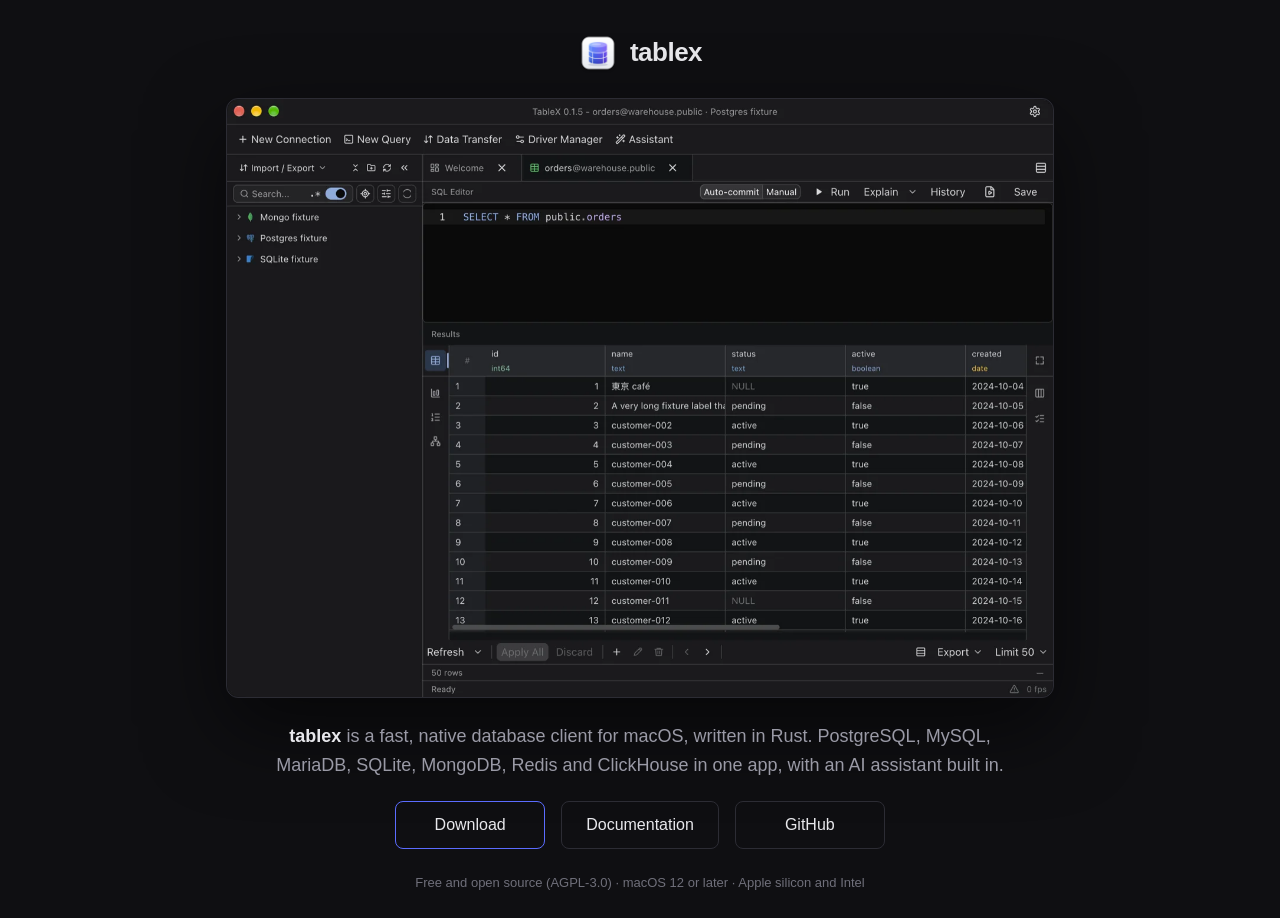
==== index.html @ fa332a9b "site: add the landing page and the first docs" ====
<!doctype html>
<html lang="en">
<head>
<meta charset="utf-8">
<meta name="viewport" content="width=device-width, initial-scale=1">
<title>tablex — a fast, native database client for macOS</title>
<meta name="description" content="tablex is a fast, native database client for macOS written in Rust. PostgreSQL, MySQL, MariaDB, SQLite, MongoDB, Redis and ClickHouse in one app, with an AI assistant. Free and open source.">
<meta name="color-scheme" content="dark">
<meta name="theme-color" content="#0f0f12">
<link rel="icon" type="image/png" href="assets/favicon.png">
<link rel="apple-touch-icon" href="assets/apple-touch-icon.png">
<meta property="og:type" content="website">
<meta property="og:site_name" content="tablex">
<meta property="og:title" content="tablex — a fast, native database client for macOS">
<meta property="og:description" content="PostgreSQL, MySQL, MariaDB, SQLite, MongoDB, Redis and ClickHouse in one native app. Written in Rust. Free and open source.">
<link rel="canonical" href="https://tablex-org.github.io/">
<meta property="og:url" content="https://tablex-org.github.io/">
<meta property="og:image" content="https://tablex-org.github.io/assets/og.png">
<meta property="og:image:width" content="1280">
<meta property="og:image:height" content="640">
<meta name="twitter:card" content="summary_large_image">
<script type="application/ld+json">
{
  "@context": "https://schema.org",
  "@type": "SoftwareApplication",
  "name": "tablex",
  "description": "A fast, native database client for macOS written in Rust. PostgreSQL, MySQL, MariaDB, SQLite, MongoDB, Redis and ClickHouse in one app, with an AI assistant.",
  "applicationCategory": "DeveloperApplication",
  "operatingSystem": "macOS 12 or later",
  "license": "https://www.gnu.org/licenses/agpl-3.0.html",
  "offers": { "@type": "Offer", "price": "0", "priceCurrency": "USD" },
  "downloadUrl": "https://github.com/tablex-org/tablex/releases/latest",
  "codeRepository": "https://github.com/tablex-org/tablex"
}
</script>
<style>
  :root {
    --bg: #0f0f12;
    --text: #e8e8ec;
    --muted: #9a9aa6;
    --line: #2c2c34;
    --accent: #5b6cff;
  }
  * { box-sizing: border-box; }
  html, body { margin: 0; }
  body {
    min-height: 100vh;
    background: var(--bg);
    color: var(--text);
    font: 16px/1.6 -apple-system, BlinkMacSystemFont, "Inter", "Segoe UI", Roboto, sans-serif;
    -webkit-font-smoothing: antialiased;
    display: flex;
    flex-direction: column;
    align-items: center;
    justify-content: center;
    padding: 32px 16px 24px;
  }
  main {
    width: 100%;
    max-width: 980px;
    display: flex;
    flex-direction: column;
    align-items: center;
    text-align: center;
  }
  .brand {
    display: flex;
    align-items: center;
    gap: 12px;
    margin: 0 0 24px;
    font-size: 26px;
    font-weight: 700;
    letter-spacing: -0.02em;
  }
  .brand img { width: 40px; height: 40px; }
  .shot {
    /* The whole page fits one screen, as on a laptop: the window shrinks with the height. */
    width: min(100%, max(320px, calc((100vh - 300px) * 1.38)));
    border: 1px solid var(--line);
    border-radius: 12px;
    overflow: hidden;
    box-shadow: 0 30px 80px rgba(0, 0, 0, 0.55);
    background: #16161a;
  }
  .shot img { display: block; width: 100%; height: auto; }
  h1 {
    margin: 24px 0 0;
    max-width: 760px;
    font-size: 18px;
    font-weight: 400;
    color: var(--muted);
  }
  h1 strong { color: var(--text); font-weight: 600; }
  .actions {
    display: flex;
    flex-wrap: wrap;
    justify-content: center;
    gap: 16px;
    margin-top: 22px;
  }
  .btn {
    min-width: 150px;
    padding: 10px 24px;
    border: 1px solid var(--line);
    border-radius: 8px;
    color: var(--text);
    text-decoration: none;
    font-size: 16px;
    transition: border-color .15s, background .15s;
  }
  .btn:hover { border-color: #4a4a56; background: #18181d; }
  .btn.primary { border-color: var(--accent); }
  .btn.primary:hover { background: rgba(91, 108, 255, 0.12); }
  .btn:focus-visible { outline: 2px solid var(--accent); outline-offset: 2px; }
  footer {
    margin-top: 24px;
    font-size: 13px;
    color: #6f6f7a;
  }
  footer a { color: inherit; }
  @media (max-width: 600px) {
    .brand { font-size: 24px; }
    h1 { font-size: 16px; }
    .btn { min-width: 0; flex: 1; }
  }
</style>
</head>
<body>
<main>
  <div class="brand"><img src="assets/apple-touch-icon.png" alt="" width="44" height="44">tablex</div>
  <div class="shot">
    <img src="assets/app.webp" width="1400" height="1014" alt="tablex showing a PostgreSQL table in its result grid, with the connection tree on the left and the SQL editor above">
  </div>
  <h1><strong>tablex</strong> is a fast, native database client for macOS, written in Rust. PostgreSQL, MySQL, MariaDB, SQLite, MongoDB, Redis and ClickHouse in one app, with an AI assistant built in.</h1>
  <div class="actions">
    <a class="btn primary" href="https://github.com/tablex-org/tablex/releases/latest">Download</a>
    <a class="btn" href="docs/">Documentation</a>
    <a class="btn" href="https://github.com/tablex-org/tablex">GitHub</a>
  </div>
  <footer>Free and open source (AGPL-3.0) · macOS 12 or later · Apple silicon and Intel</footer>
</main>
</body>
</html>
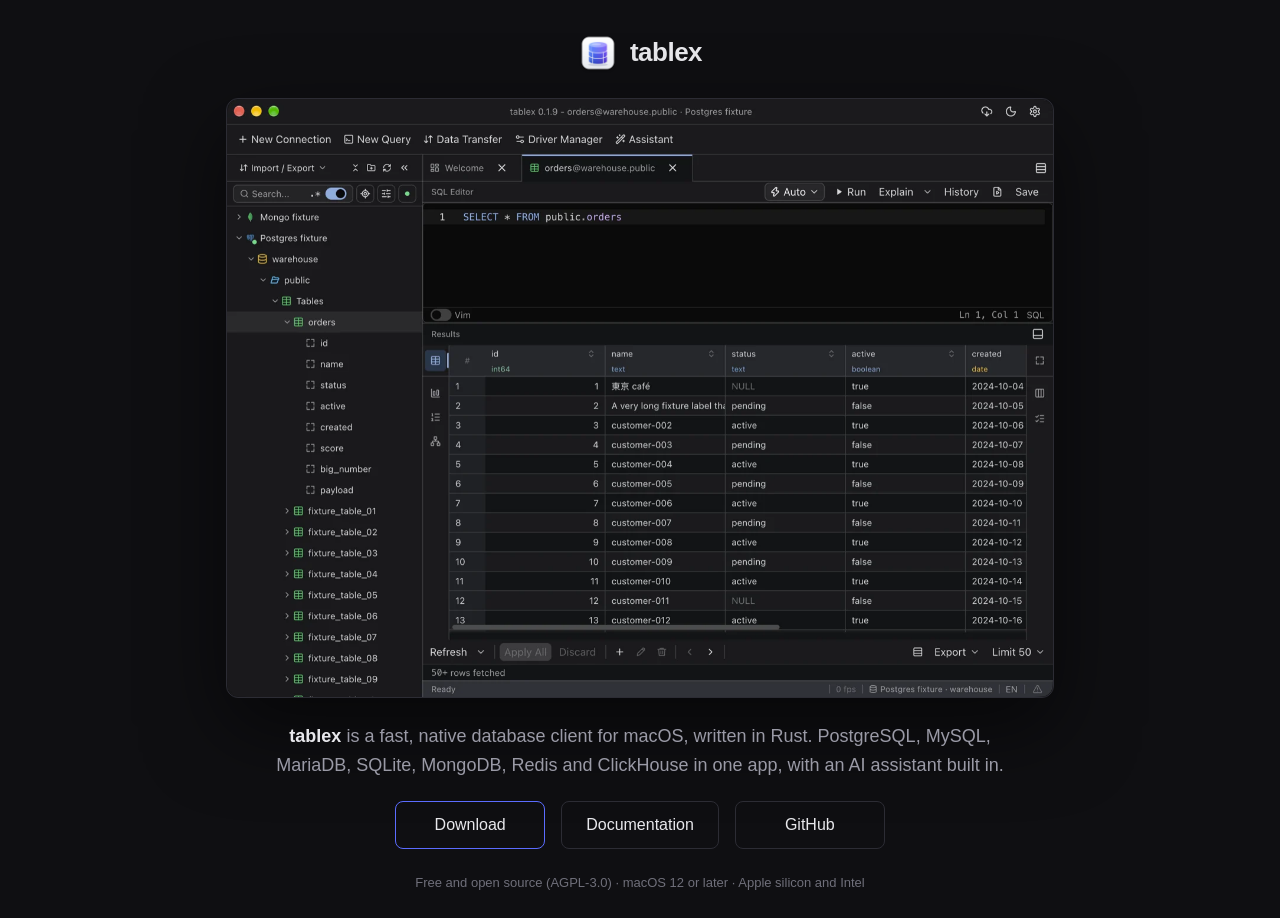
==== commit a5792900: "site: show the expanded connection tree in the screenshot" ====
--- a/index.html
+++ b/index.html
@@ -129,7 +129,7 @@
 <main>
   <div class="brand"><img src="assets/apple-touch-icon.png" alt="" width="44" height="44">tablex</div>
   <div class="shot">
-    <img src="assets/app.webp" width="1400" height="1014" alt="tablex showing a PostgreSQL table in its result grid, with the connection tree on the left and the SQL editor above">
+    <img src="assets/app.webp" width="1400" height="1014" alt="tablex with the connection tree expanded down to the columns of a PostgreSQL table, the SQL editor and the result grid">
   </div>
   <h1><strong>tablex</strong> is a fast, native database client for macOS, written in Rust. PostgreSQL, MySQL, MariaDB, SQLite, MongoDB, Redis and ClickHouse in one app, with an AI assistant built in.</h1>
   <div class="actions">
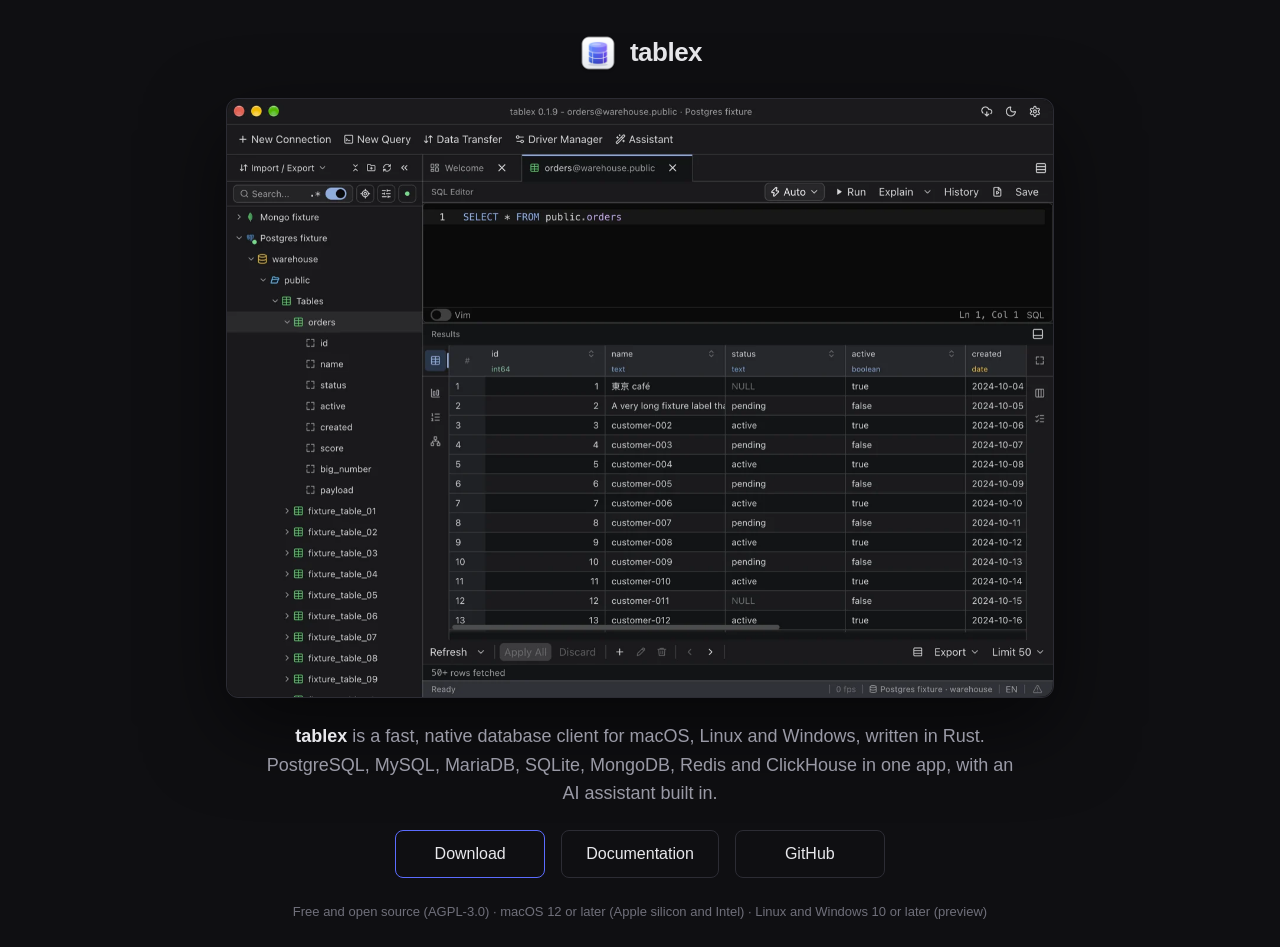
==== commit adcd8412: "site: cover Linux and Windows in the page and the docs" ====
--- a/index.html
+++ b/index.html
@@ -3,16 +3,16 @@
 <head>
 <meta charset="utf-8">
 <meta name="viewport" content="width=device-width, initial-scale=1">
-<title>tablex — a fast, native database client for macOS</title>
-<meta name="description" content="tablex is a fast, native database client for macOS written in Rust. PostgreSQL, MySQL, MariaDB, SQLite, MongoDB, Redis and ClickHouse in one app, with an AI assistant. Free and open source.">
+<title>tablex — a fast, native database client for macOS, Linux and Windows</title>
+<meta name="description" content="tablex is a fast, native database client for macOS, Linux and Windows, written in Rust. PostgreSQL, MySQL, MariaDB, SQLite, MongoDB, Redis and ClickHouse in one app, with an AI assistant. Free and open source.">
 <meta name="color-scheme" content="dark">
 <meta name="theme-color" content="#0f0f12">
 <link rel="icon" type="image/png" href="assets/favicon.png">
 <link rel="apple-touch-icon" href="assets/apple-touch-icon.png">
 <meta property="og:type" content="website">
 <meta property="og:site_name" content="tablex">
-<meta property="og:title" content="tablex — a fast, native database client for macOS">
-<meta property="og:description" content="PostgreSQL, MySQL, MariaDB, SQLite, MongoDB, Redis and ClickHouse in one native app. Written in Rust. Free and open source.">
+<meta property="og:title" content="tablex — a fast, native database client for macOS, Linux and Windows">
+<meta property="og:description" content="PostgreSQL, MySQL, MariaDB, SQLite, MongoDB, Redis and ClickHouse in one native app for macOS, Linux and Windows. Written in Rust. Free and open source.">
 <link rel="canonical" href="https://tablex-org.github.io/">
 <meta property="og:url" content="https://tablex-org.github.io/">
 <meta property="og:image" content="https://tablex-org.github.io/assets/og.png">
@@ -24,9 +24,9 @@
   "@context": "https://schema.org",
   "@type": "SoftwareApplication",
   "name": "tablex",
-  "description": "A fast, native database client for macOS written in Rust. PostgreSQL, MySQL, MariaDB, SQLite, MongoDB, Redis and ClickHouse in one app, with an AI assistant.",
+  "description": "A fast, native database client for macOS, Linux and Windows, written in Rust. PostgreSQL, MySQL, MariaDB, SQLite, MongoDB, Redis and ClickHouse in one app, with an AI assistant.",
   "applicationCategory": "DeveloperApplication",
-  "operatingSystem": "macOS 12 or later",
+  "operatingSystem": "macOS 12 or later, Linux, Windows 10 or later",
   "license": "https://www.gnu.org/licenses/agpl-3.0.html",
   "offers": { "@type": "Offer", "price": "0", "priceCurrency": "USD" },
   "downloadUrl": "https://github.com/tablex-org/tablex/releases/latest",
@@ -131,13 +131,13 @@
   <div class="shot">
     <img src="assets/app.webp" width="1400" height="1014" alt="tablex with the connection tree expanded down to the columns of a PostgreSQL table, the SQL editor and the result grid">
   </div>
-  <h1><strong>tablex</strong> is a fast, native database client for macOS, written in Rust. PostgreSQL, MySQL, MariaDB, SQLite, MongoDB, Redis and ClickHouse in one app, with an AI assistant built in.</h1>
+  <h1><strong>tablex</strong> is a fast, native database client for macOS, Linux and Windows, written in Rust. PostgreSQL, MySQL, MariaDB, SQLite, MongoDB, Redis and ClickHouse in one app, with an AI assistant built in.</h1>
   <div class="actions">
     <a class="btn primary" href="https://github.com/tablex-org/tablex/releases/latest">Download</a>
     <a class="btn" href="docs/">Documentation</a>
     <a class="btn" href="https://github.com/tablex-org/tablex">GitHub</a>
   </div>
-  <footer>Free and open source (AGPL-3.0) · macOS 12 or later · Apple silicon and Intel</footer>
+  <footer>Free and open source (AGPL-3.0) · macOS 12 or later (Apple silicon and Intel) · Linux and Windows 10 or later (preview)</footer>
 </main>
 </body>
 </html>
